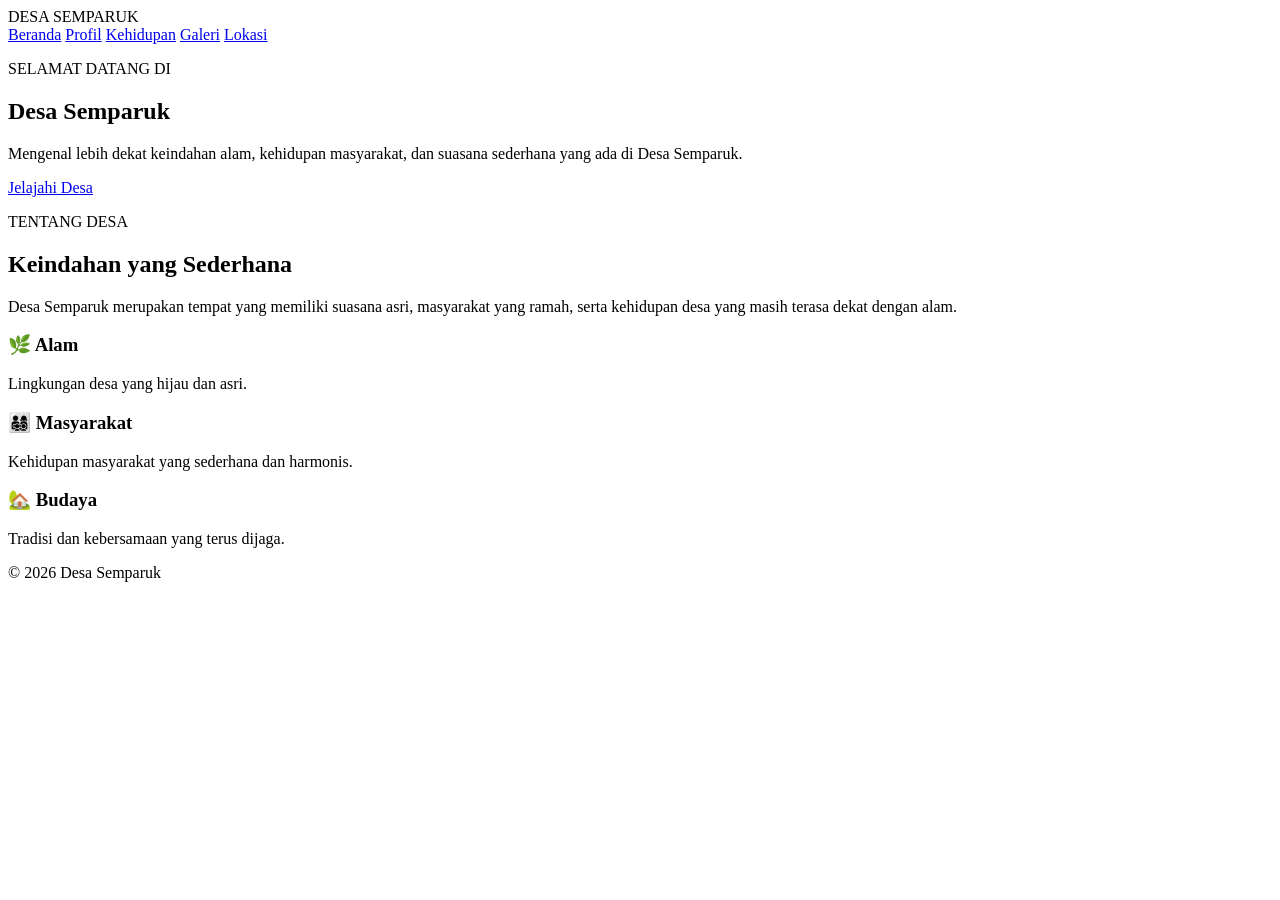
==== index.html @ 16b27e1c "Create index.html" ====
<!DOCTYPE html>
<html lang="id">
<head>
    <meta charset="UTF-8">
    <meta name="viewport" content="width=device-width, initial-scale=1.0">
    <title>Desa Semparuk</title>
    <link rel="stylesheet" href="style.css">
</head>
<body>

<header>
    <div class="logo">DESA SEMPARUK</div>

    <nav>
        <a href="index.html" class="active">Beranda</a>
        <a href="profil.html">Profil</a>
        <a href="kehidupan.html">Kehidupan</a>
        <a href="galeri.html">Galeri</a>
        <a href="lokasi.html">Lokasi</a>
    </nav>
</header>

<section class="hero">
    <div class="hero-text">
        <p class="small-title">SELAMAT DATANG DI</p>
        <h1>Desa Semparuk</h1>
        <p>
            Mengenal lebih dekat keindahan alam, kehidupan masyarakat,
            dan suasana sederhana yang ada di Desa Semparuk.
        </p>
        <a href="profil.html" class="button">Jelajahi Desa</a>
    </div>
</section>

<section class="section">
    <p class="small-title">TENTANG DESA</p>
    <h2>Keindahan yang Sederhana</h2>

    <p class="description">
        Desa Semparuk merupakan tempat yang memiliki suasana asri,
        masyarakat yang ramah, serta kehidupan desa yang masih terasa
        dekat dengan alam.
    </p>

    <div class="info">
        <div>
            <h3>🌿 Alam</h3>
            <p>Lingkungan desa yang hijau dan asri.</p>
        </div>

        <div>
            <h3>👨‍👩‍👧‍👦 Masyarakat</h3>
            <p>Kehidupan masyarakat yang sederhana dan harmonis.</p>
        </div>

        <div>
            <h3>🏡 Budaya</h3>
            <p>Tradisi dan kebersamaan yang terus dijaga.</p>
        </div>
    </div>
</section>

<footer>
    <p>© 2026 Desa Semparuk</p>
</footer>

</body>
</html>
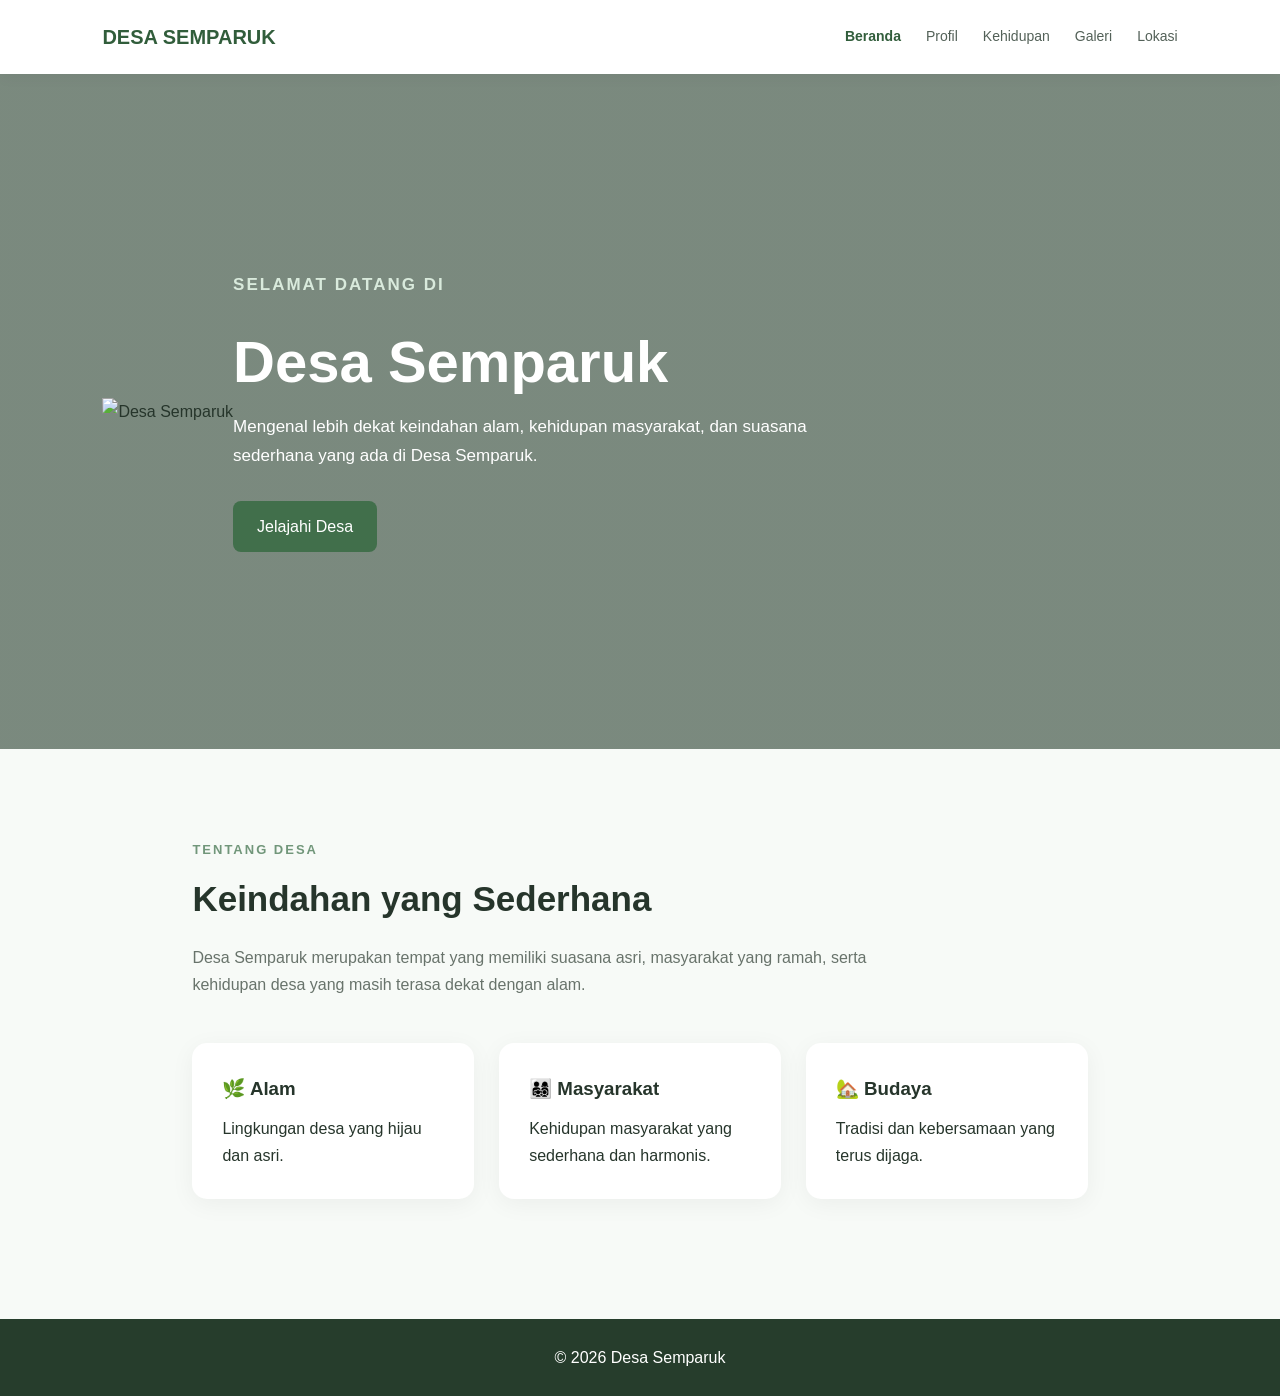
==== commit 0449c103: "Update index.html" ====
--- a/index.html
+++ b/index.html
@@ -6,6 +6,7 @@
     <title>Desa Semparuk</title>
     <link rel="stylesheet" href="style.css">
 </head>
+
 <body>
 
 <header>
@@ -20,20 +21,39 @@
     </nav>
 </header>
 
+
+<!-- FOTO UTAMA DESA -->
 <section class="hero">
+
+    <img 
+        src="images/IMG_20260828_164350_854.jpg"
+        alt="Desa Semparuk"
+        class="hero-image"
+    >
+
     <div class="hero-text">
         <p class="small-title">SELAMAT DATANG DI</p>
+
         <h1>Desa Semparuk</h1>
+
         <p>
             Mengenal lebih dekat keindahan alam, kehidupan masyarakat,
             dan suasana sederhana yang ada di Desa Semparuk.
         </p>
-        <a href="profil.html" class="button">Jelajahi Desa</a>
+
+        <a href="profil.html" class="button">
+            Jelajahi Desa
+        </a>
     </div>
+
 </section>
 
+
+<!-- TENTANG DESA -->
 <section class="section">
+
     <p class="small-title">TENTANG DESA</p>
+
     <h2>Keindahan yang Sederhana</h2>
 
     <p class="description">
@@ -42,23 +62,34 @@
         dekat dengan alam.
     </p>
 
+
     <div class="info">
+
         <div>
             <h3>🌿 Alam</h3>
-            <p>Lingkungan desa yang hijau dan asri.</p>
+            <p>
+                Lingkungan desa yang hijau dan asri.
+            </p>
         </div>
 
         <div>
             <h3>👨‍👩‍👧‍👦 Masyarakat</h3>
-            <p>Kehidupan masyarakat yang sederhana dan harmonis.</p>
+            <p>
+                Kehidupan masyarakat yang sederhana dan harmonis.
+            </p>
         </div>
 
         <div>
             <h3>🏡 Budaya</h3>
-            <p>Tradisi dan kebersamaan yang terus dijaga.</p>
+            <p>
+                Tradisi dan kebersamaan yang terus dijaga.
+            </p>
         </div>
+
     </div>
+
 </section>
+
 
 <footer>
     <p>© 2026 Desa Semparuk</p>
--- a/style.css
+++ b/style.css
@@ -0,0 +1,359 @@
+* {
+    margin: 0;
+    padding: 0;
+    box-sizing: border-box;
+}
+
+html {
+    scroll-behavior: smooth;
+}
+
+body {
+    font-family: Arial, sans-serif;
+    background: #f7faf7;
+    color: #26352b;
+    line-height: 1.7;
+}
+
+/* HEADER */
+
+header {
+    width: 100%;
+    padding: 20px 8%;
+    background: white;
+    display: flex;
+    justify-content: space-between;
+    align-items: center;
+    position: sticky;
+    top: 0;
+    z-index: 100;
+    box-shadow: 0 2px 15px rgba(0,0,0,0.05);
+}
+
+.logo {
+    font-size: 20px;
+    font-weight: bold;
+    color: #315d3b;
+}
+
+nav {
+    display: flex;
+    gap: 25px;
+}
+
+nav a {
+    text-decoration: none;
+    color: #536158;
+    font-size: 14px;
+    transition: 0.3s;
+}
+
+nav a:hover,
+nav a.active {
+    color: #315d3b;
+    font-weight: bold;
+}
+
+/* HERO */
+
+.hero {
+    min-height: 75vh;
+    display: flex;
+    align-items: center;
+    padding: 80px 8%;
+    background:
+        linear-gradient(rgba(20,45,27,0.55), rgba(20,45,27,0.55)),
+        url("images/IMG_20260828_164350_854.jpg") center/cover;
+}
+
+.hero-text {
+    max-width: 650px;
+    color: white;
+}
+
+.small-title {
+    color: #71967a;
+    font-size: 13px;
+    font-weight: bold;
+    letter-spacing: 2px;
+    margin-bottom: 8px;
+}
+
+.hero .small-title {
+    color: #d9eadc;
+}
+
+.hero h1 {
+    font-size: 58px;
+    line-height: 1.1;
+    margin-bottom: 20px;
+}
+
+.hero p {
+    font-size: 17px;
+    margin-bottom: 30px;
+}
+
+/* BUTTON */
+
+.button {
+    display: inline-block;
+    padding: 12px 24px;
+    background: #416f4b;
+    color: white;
+    text-decoration: none;
+    border-radius: 8px;
+    transition: 0.3s;
+}
+
+.button:hover {
+    background: #31583a;
+    transform: translateY(-2px);
+}
+
+/* SECTION */
+
+.section {
+    padding: 90px 8%;
+    max-width: 1100px;
+    margin: auto;
+}
+
+.section h2 {
+    font-size: 35px;
+    margin-bottom: 15px;
+}
+
+.description {
+    max-width: 700px;
+    color: #68736b;
+    margin-bottom: 45px;
+}
+
+/* INFO */
+
+.info {
+    display: grid;
+    grid-template-columns: repeat(3, 1fr);
+    gap: 25px;
+}
+
+.info div,
+.profile-box {
+    background: white;
+    padding: 30px;
+    border-radius: 15px;
+    box-shadow: 0 5px 25px rgba(0,0,0,0.05);
+}
+
+.info h3 {
+    margin-bottom: 10px;
+}
+
+/* PAGE TITLE */
+
+.page-title {
+    padding: 80px 8%;
+    background: #eaf2eb;
+}
+
+.page-title h1 {
+    font-size: 45px;
+    margin-bottom: 10px;
+}
+
+.page-title p:last-child {
+    color: #68736b;
+}
+
+/* PROFILE */
+
+.profile-box {
+    margin-bottom: 20px;
+}
+
+.profile-box h3 {
+    color: #315d3b;
+    margin-bottom: 8px;
+}
+
+/* LIFE */
+
+.life-item {
+    background: white;
+    display: flex;
+    gap: 25px;
+    align-items: flex-start;
+    padding: 30px;
+    margin-bottom: 25px;
+    border-radius: 15px;
+    box-shadow: 0 5px 25px rgba(0,0,0,0.05);
+}
+
+.life-item span {
+    font-size: 35px;
+}
+
+.life-item h2 {
+    margin-bottom: 8px;
+}
+
+.life-item p {
+    color: #68736b;
+}
+
+/* GALLERY */
+
+.gallery {
+    max-width: 1100px;
+    margin: auto;
+    padding: 80px 8%;
+    display: grid;
+    grid-template-columns: repeat(2, 1fr);
+    gap: 25px;
+}
+
+.gallery-item {
+    background: white;
+    border-radius: 15px;
+    overflow: hidden;
+    box-shadow: 0 5px 25px rgba(0,0,0,0.06);
+}
+
+.gallery-item img {
+    width: 100%;
+    height: 260px;
+    object-fit: cover;
+    display: block;
+}
+
+.gallery-item h3 {
+    padding: 18px 20px;
+}
+
+/* MAP */
+
+.map-section {
+    max-width: 1100px;
+    margin: auto;
+    padding: 80px 8%;
+}
+
+.map-box {
+    width: 100%;
+    height: 450px;
+    border-radius: 15px;
+    overflow: hidden;
+    margin-bottom: 35px;
+    box-shadow: 0 5px 25px rgba(0,0,0,0.08);
+}
+
+.map-box iframe {
+    width: 100%;
+    height: 100%;
+    border: 0;
+}
+
+.location-text h2 {
+    margin-bottom: 10px;
+}
+
+.location-text p {
+    color: #68736b;
+    margin-bottom: 20px;
+}
+
+/* FOOTER */
+
+footer {
+    background: #263d2c;
+    color: white;
+    text-align: center;
+    padding: 25px;
+    margin-top: 30px;
+}
+
+/* MOBILE */
+
+@media (max-width: 700px) {
+
+    header {
+        padding: 15px 5%;
+        flex-direction: column;
+        gap: 12px;
+    }
+
+    nav {
+        gap: 12px;
+        flex-wrap: wrap;
+        justify-content: center;
+    }
+
+    nav a {
+        font-size: 12px;
+    }
+
+    .hero {
+        min-height: 65vh;
+        padding: 60px 7%;
+    }
+
+    .hero h1 {
+        font-size: 42px;
+    }
+
+    .hero p {
+        font-size: 15px;
+    }
+
+    .section {
+        padding: 60px 7%;
+    }
+
+    .section h2 {
+        font-size: 28px;
+    }
+
+    .info {
+        grid-template-columns: 1fr;
+    }
+
+    .page-title {
+        padding: 60px 7%;
+    }
+
+    .page-title h1 {
+        font-size: 36px;
+    }
+
+    .gallery {
+        grid-template-columns: 1fr;
+        padding: 60px 7%;
+    }
+
+    .gallery-item img {
+        height: 230px;
+    }
+
+    .map-section {
+        padding: 60px 7%;
+    }
+
+    .map-box {
+        height: 350px;
+    }
+      }
+.profile-photo {
+    width: 100%;
+    max-width: 1100px;
+    margin: 50px auto 0;
+    padding: 0 8%;
+}
+
+.profile-photo img {
+    width: 100%;
+    height: 450px;
+    object-fit: cover;
+    display: block;
+    border-radius: 18px;
+}
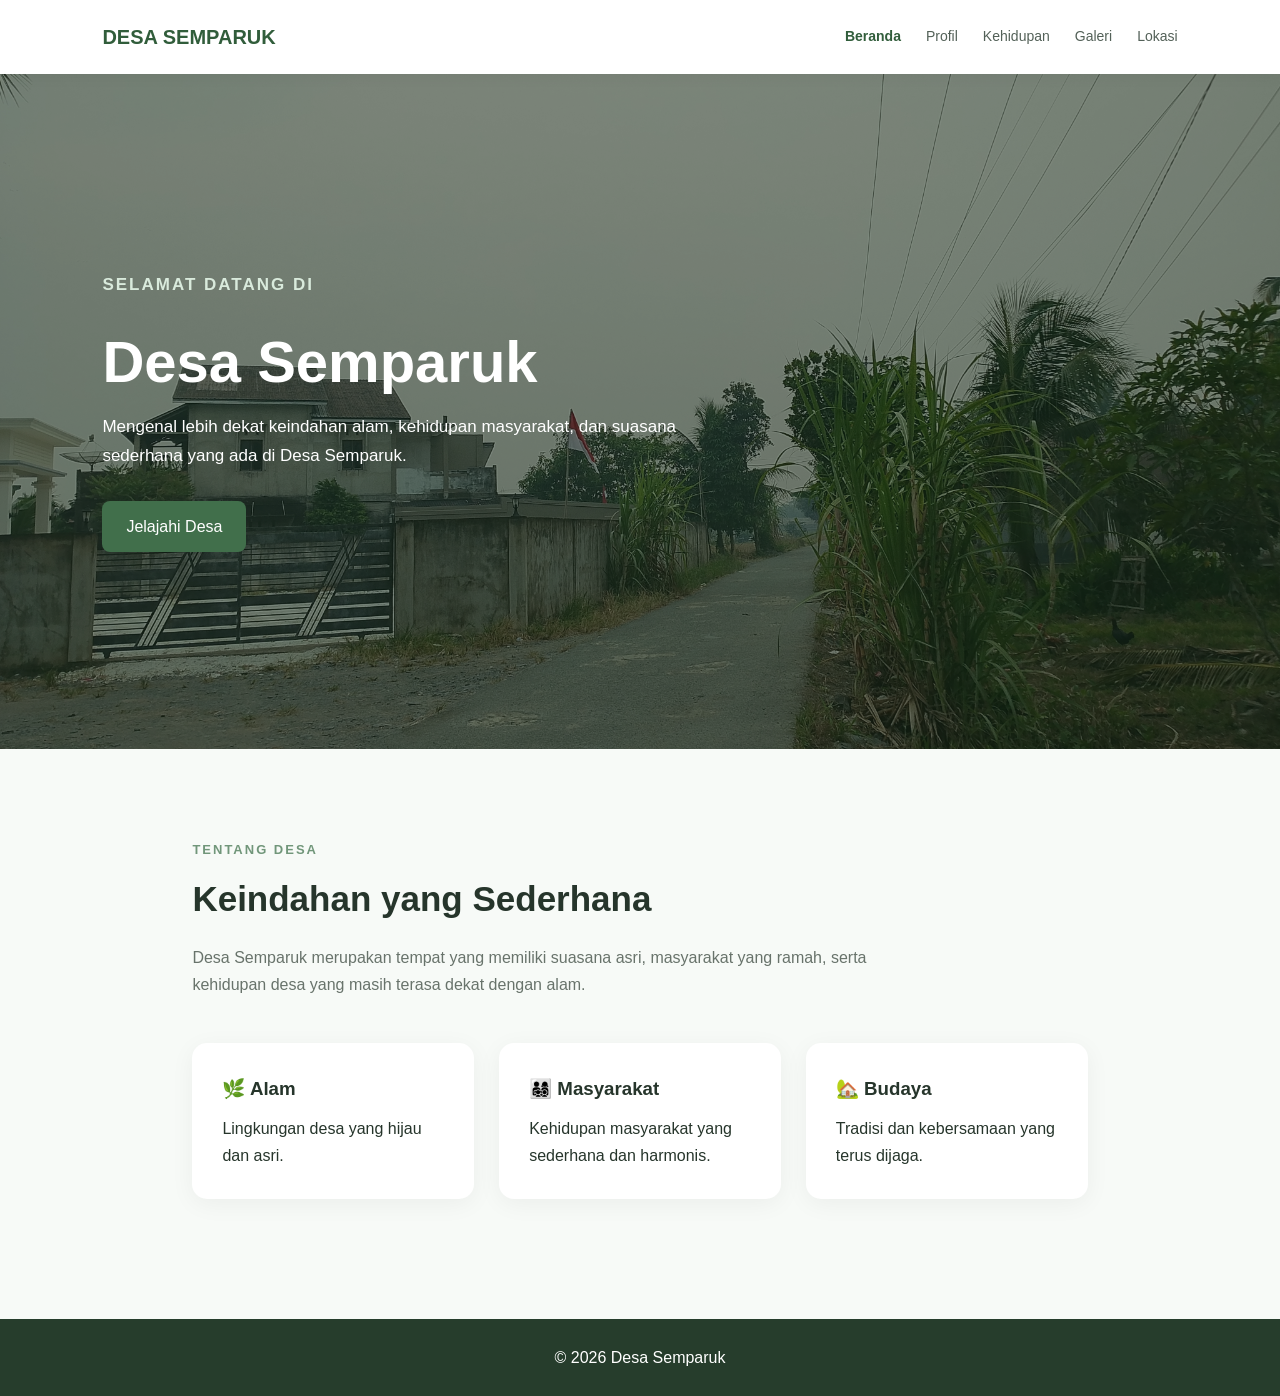
==== commit 4120fccf: "Update index.html" ====
--- a/index.html
+++ b/index.html
@@ -25,25 +25,18 @@
 <!-- FOTO UTAMA DESA -->
 <section class="hero">
 
-    <img 
-        src="images/IMG_20260828_164350_854.jpg"
-        alt="Desa Semparuk"
-        class="hero-image"
-    >
+    <img src="IMG_20260828_164350_854.jpg" 
+         alt="Desa Semparuk" 
+         class="hero-image">
 
     <div class="hero-text">
         <p class="small-title">SELAMAT DATANG DI</p>
-
         <h1>Desa Semparuk</h1>
-
         <p>
             Mengenal lebih dekat keindahan alam, kehidupan masyarakat,
             dan suasana sederhana yang ada di Desa Semparuk.
         </p>
-
-        <a href="profil.html" class="button">
-            Jelajahi Desa
-        </a>
+        <a href="profil.html" class="button">Jelajahi Desa</a>
     </div>
 
 </section>
--- a/style.css
+++ b/style.css
@@ -63,7 +63,7 @@
     padding: 80px 8%;
     background:
         linear-gradient(rgba(20,45,27,0.55), rgba(20,45,27,0.55)),
-        url("images/IMG_20260828_164350_854.jpg") center/cover;
+        url("images") center/cover;
 }
 
 .hero-text {
@@ -357,3 +357,35 @@
     display: block;
     border-radius: 18px;
 }
+.hero {
+    position: relative;
+    min-height: 75vh;
+    overflow: hidden;
+    display: flex;
+    align-items: center;
+    padding: 80px 8%;
+}
+
+.hero-image {
+    position: absolute;
+    inset: 0;
+    width: 100%;
+    height: 100%;
+    object-fit: cover;
+    z-index: 0;
+}
+
+.hero::after {
+    content: "";
+    position: absolute;
+    inset: 0;
+    background: rgba(20, 45, 27, 0.55);
+    z-index: 1;
+}
+
+.hero-text {
+    position: relative;
+    z-index: 2;
+    color: white;
+    max-width: 650px;
+}
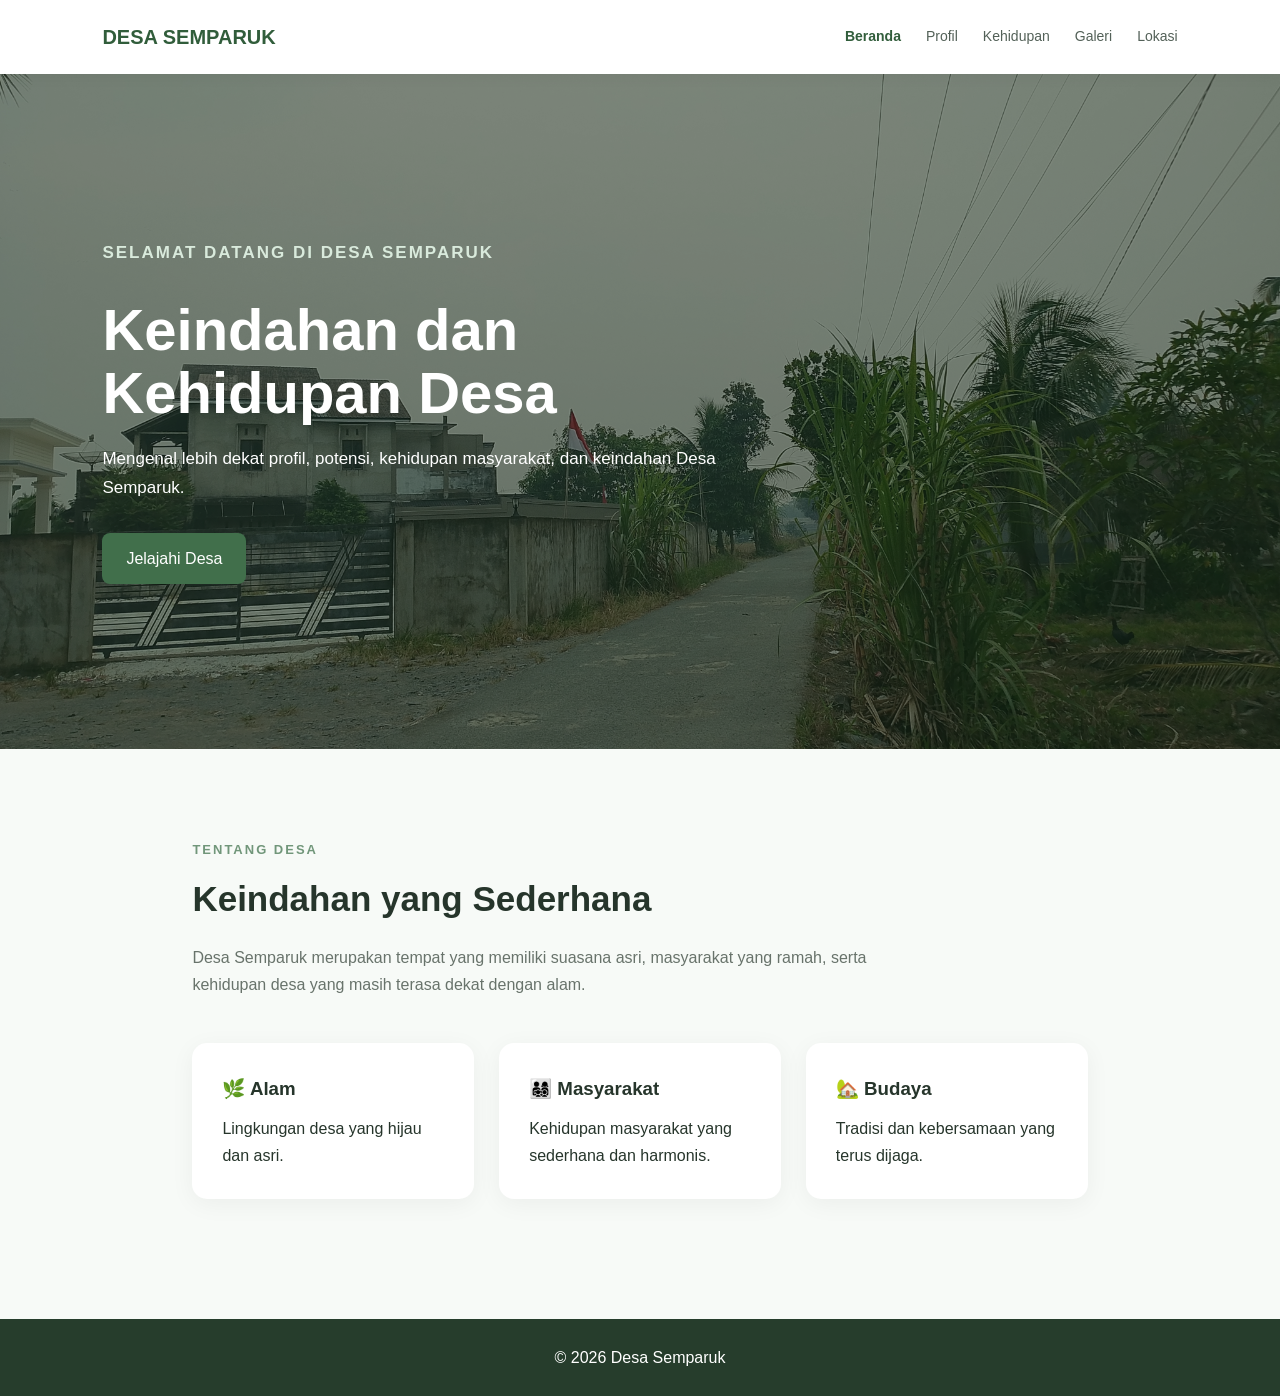
==== commit da8e37f4: "Update index.html" ====
--- a/index.html
+++ b/index.html
@@ -30,11 +30,11 @@
          class="hero-image">
 
     <div class="hero-text">
-        <p class="small-title">SELAMAT DATANG DI</p>
-        <h1>Desa Semparuk</h1>
+        <p class="small-title">SELAMAT DATANG DI DESA SEMPARUK</p>
+        <h1>Keindahan dan Kehidupan Desa</h1>
         <p>
-            Mengenal lebih dekat keindahan alam, kehidupan masyarakat,
-            dan suasana sederhana yang ada di Desa Semparuk.
+            Mengenal lebih dekat profil, potensi, kehidupan masyarakat,
+    dan keindahan Desa Semparuk.
         </p>
         <a href="profil.html" class="button">Jelajahi Desa</a>
     </div>
--- a/style.css
+++ b/style.css
@@ -63,7 +63,7 @@
     padding: 80px 8%;
     background:
         linear-gradient(rgba(20,45,27,0.55), rgba(20,45,27,0.55)),
-        url("images") center/cover;
+        url("images/IMG_20260828_164350_854.jpg") center/cover;
 }
 
 .hero-text {
@@ -207,7 +207,7 @@
 .gallery {
     max-width: 1100px;
     margin: auto;
-    padding: 80px 8%;
+    padding: 120px 8% 80px;
     display: grid;
     grid-template-columns: repeat(2, 1fr);
     gap: 25px;
@@ -224,6 +224,7 @@
     width: 100%;
     height: 260px;
     object-fit: cover;
+    object-position: center 70%;
     display: block;
 }
 
@@ -389,3 +390,18 @@
     color: white;
     max-width: 650px;
 }
+/* TOMBOL LANJUT */
+.next-page {
+    text-align: center;
+    margin-top: 40px;
+    padding-bottom: 20px;
+}
+
+.next-page .button {
+    display: inline-block;
+}
+.gallery-item img.foto-masjid {
+    object-fit: contain;
+    object-position: center;
+    background: #eaf2eb;
+}
